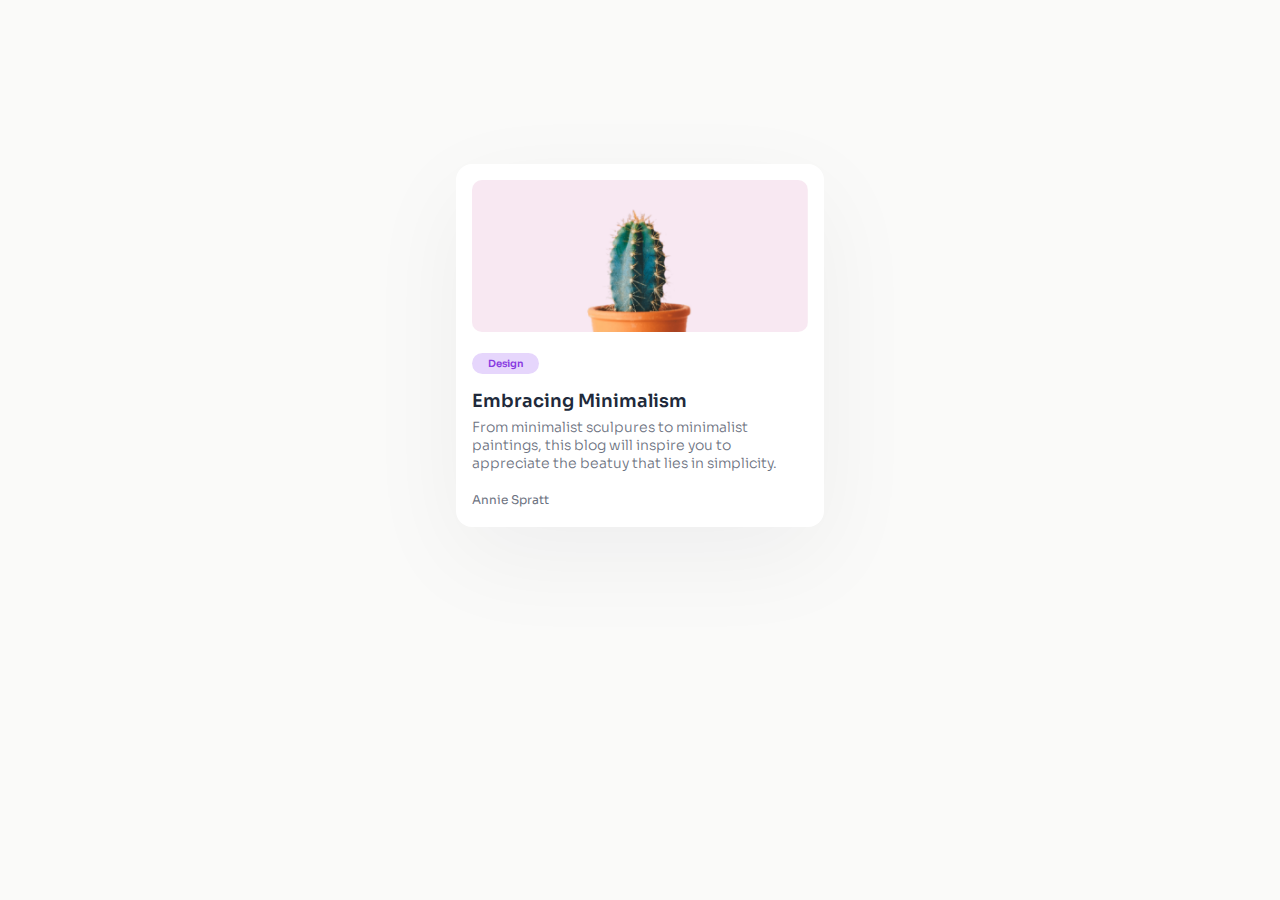
==== minimal-blog-card/index.html @ 349eb266 "minimal blog post challenge" ====
<!DOCTYPE html>
<html lang="en">

<head>
    <meta charset="utf-8">
    <meta name="viewport" content="width=device-width, initial-scale=1.0">
    <link rel="stylesheet" href="./styles.css">
    <meta name="description" content="Minimal Blog Post by Pothuraju Sri Ram Kumar. A Challenge from devChallenges.io">
    <title>Minimal Blog Post by Pothuraju Sri Ram Kumar</title>
    <link rel="stylesheet" href="https://fonts.googleapis.com/css?family=Sora">
</head>

<body>
    <article class="card">
        <figure class="image-wrapper">
            <img src="./cactus_img.jpg" alt="cactus" />
        </figure>
        <ul class="tags">
            <li class="tag">Design</li>
        </ul>
        <h3 class="title">Embracing Minimalism</h3>
        <p class="description">From minimalist sculpures to minimalist paintings, this blog will inspire
            you to appreciate the
            beatuy
            that lies in simplicity.</p>
        <footer>
            <p class="author">Annie Spratt</p>
        </footer>
    </article>
</body>

</html>
---- minimal-blog-card/styles.css ----
body {
    background-color: #FAFAF9;
    font-family: Sora;
}

.card :is(p, h1, h2, h3, h4, h5, h6, ul, li, figure) {
    margin: 0;
    padding: 0;
}

.card {
    width: 336px;
    height: auto;
    background-color: #FFFFFF;
    border-radius: 16px;
    padding-top: 16px;
    padding-left: 16px;
    padding-right: 16px;
    padding-bottom: 20px;
    margin-top: 164px;
    margin-left: auto;
    margin-right: auto;
    box-shadow: 0px 30px 100px 0px rgba(17, 23, 41, 0.05);
}

.card .image-wrapper {
    margin: 0;
}

img {
    width: 100%;
    max-width: 336px;
    height: auto;
    object-fit: cover;
    border-radius: 10px;
}

.card .tags {
    list-style: none;
    display: flex;
    padding: 0px;
    margin: 16px 0;
}

.card .tag {
    border-radius: 999px;
    padding: 4px 16px;
    font-size: calc(10 / 16 * 1rem);
    font-weight: 600;
    color: #883AE1;
    background-color: #E6D6FC;
    white-space: nowrap;
}

.card .author {
    color: #6C727F;
    font-size: 12px;
    font-weight: 400;
}

.card .title {
    color: #20293A;
    font-size: 18px;
    font-weight: 600;
    text-wrap: balance;
    margin-bottom: 6px;
}

.card .description {
    font-size: 14px;
    font-weight: 300;
    color: hsl(221, 8%, 46%);
    text-wrap: balance;
}

.card footer {
    margin-top: 20px;
}
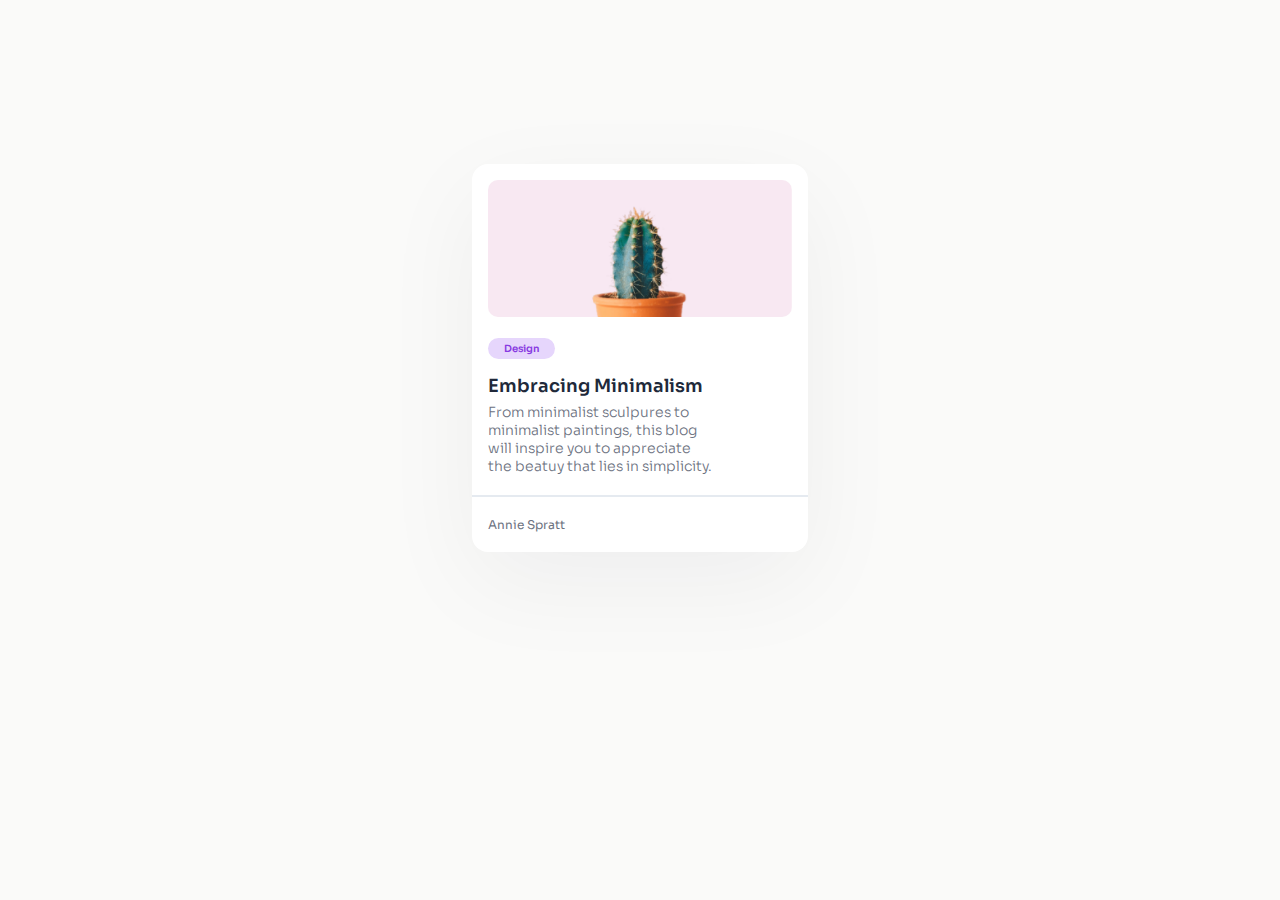
==== commit 13a25619: "border added" ====
--- a/minimal-blog-card/index.html
+++ b/minimal-blog-card/index.html
@@ -12,17 +12,20 @@
 
 <body>
     <article class="card">
-        <figure class="image-wrapper">
-            <img src="./cactus_img.jpg" alt="cactus" />
-        </figure>
-        <ul class="tags">
-            <li class="tag">Design</li>
-        </ul>
-        <h3 class="title">Embracing Minimalism</h3>
-        <p class="description">From minimalist sculpures to minimalist paintings, this blog will inspire
-            you to appreciate the
-            beatuy
-            that lies in simplicity.</p>
+        <div class="container">
+            <figure class="image-wrapper">
+                <img src="./cactus_img.jpg" alt="cactus" />
+            </figure>
+            <ul class="tags">
+                <li class="tag">Design</li>
+            </ul>
+            <h3 class="title">Embracing Minimalism</h3>
+            <p class="description">From minimalist sculpures to minimalist paintings, this blog will inspire
+                you to appreciate the
+                beatuy
+                that lies in simplicity.
+            </p>
+        </div>
         <footer>
             <p class="author">Annie Spratt</p>
         </footer>
--- a/minimal-blog-card/styles.css
+++ b/minimal-blog-card/styles.css
@@ -13,10 +13,6 @@
     height: auto;
     background-color: #FFFFFF;
     border-radius: 16px;
-    padding-top: 16px;
-    padding-left: 16px;
-    padding-right: 16px;
-    padding-bottom: 20px;
     margin-top: 164px;
     margin-left: auto;
     margin-right: auto;
@@ -52,6 +48,14 @@
     white-space: nowrap;
 }
 
+.card .container {
+    padding-top: 16px;
+    padding-left: 16px;
+    padding-right: 16px;
+    padding-bottom: 20px;
+    border-bottom: 2px solid #E5EAF0;
+}
+
 .card .author {
     color: #6C727F;
     font-size: 12px;
@@ -75,4 +79,8 @@
 
 .card footer {
     margin-top: 20px;
+    width: 100%;
+    padding-left: 16px;
+    padding-right: 16px;
+    padding-bottom: 20px;
 }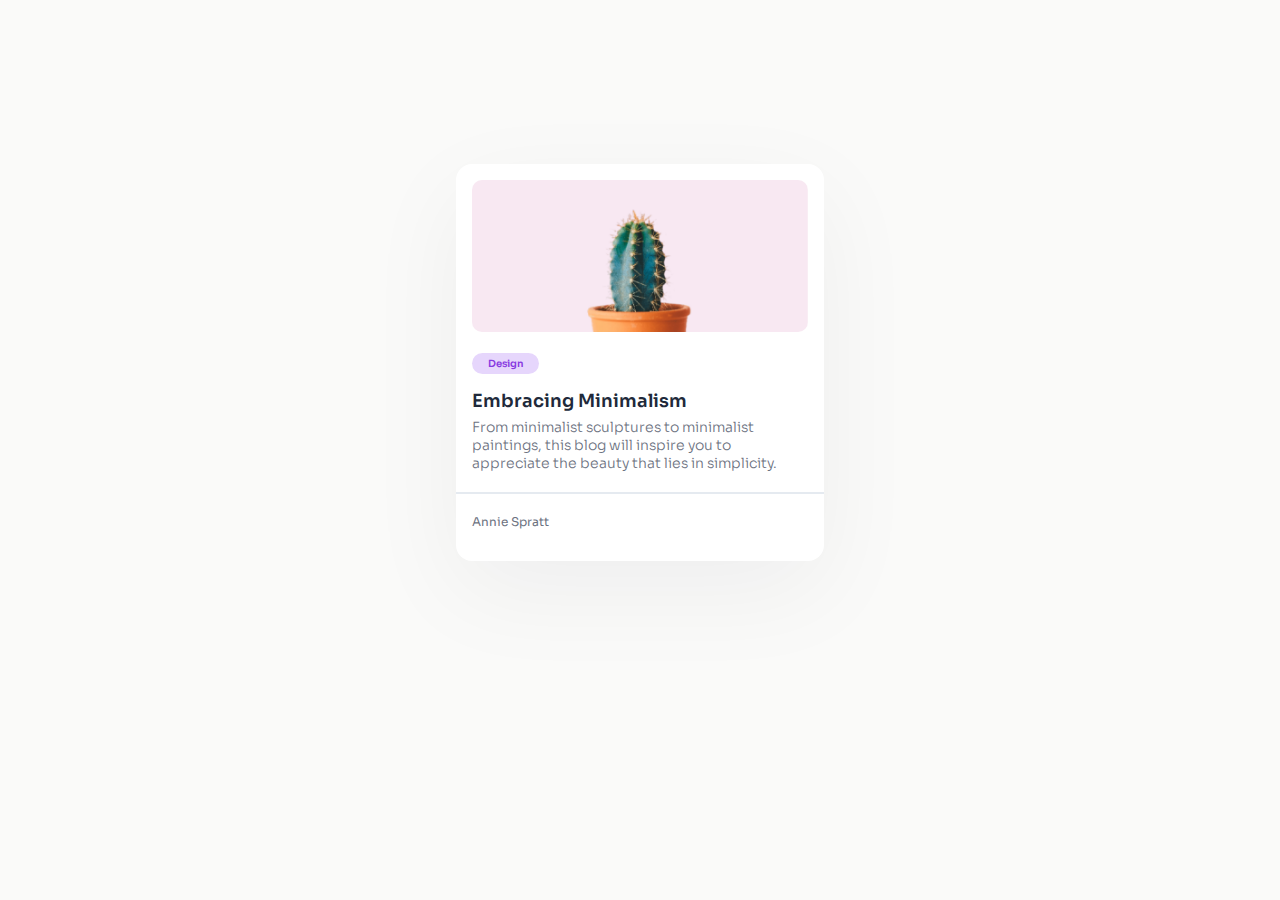
==== commit d00c6b1f: "fixed alignment issues" ====
--- a/minimal-blog-card/index.html
+++ b/minimal-blog-card/index.html
@@ -20,11 +20,7 @@
                 <li class="tag">Design</li>
             </ul>
             <h3 class="title">Embracing Minimalism</h3>
-            <p class="description">From minimalist sculpures to minimalist paintings, this blog will inspire
-                you to appreciate the
-                beatuy
-                that lies in simplicity.
-            </p>
+            <p class="description">From minimalist sculptures to minimalist paintings, this blog will inspire you to appreciate the beauty that lies in simplicity.</p>
         </div>
         <footer>
             <p class="author">Annie Spratt</p>
--- a/minimal-blog-card/styles.css
+++ b/minimal-blog-card/styles.css
@@ -3,13 +3,13 @@
     font-family: Sora;
 }
 
-.card :is(p, h1, h2, h3, h4, h5, h6, ul, li, figure) {
+.container :is(p, h1, h2, h3, h4, h5, h6, ul, li, figure) {
     margin: 0;
     padding: 0;
 }
 
 .card {
-    width: 336px;
+    width: 368px;
     height: auto;
     background-color: #FFFFFF;
     border-radius: 16px;
@@ -19,7 +19,7 @@
     box-shadow: 0px 30px 100px 0px rgba(17, 23, 41, 0.05);
 }
 
-.card .image-wrapper {
+.container .image-wrapper {
     margin: 0;
 }
 
@@ -31,14 +31,14 @@
     border-radius: 10px;
 }
 
-.card .tags {
+.container .tags {
     list-style: none;
     display: flex;
     padding: 0px;
     margin: 16px 0;
 }
 
-.card .tag {
+.container .tag {
     border-radius: 999px;
     padding: 4px 16px;
     font-size: calc(10 / 16 * 1rem);
@@ -48,7 +48,9 @@
     white-space: nowrap;
 }
 
-.card .container {
+.container {
+    width: 100%;
+    max-width: 336px;
     padding-top: 16px;
     padding-left: 16px;
     padding-right: 16px;
@@ -62,25 +64,22 @@
     font-weight: 400;
 }
 
-.card .title {
+.container .title {
     color: #20293A;
     font-size: 18px;
     font-weight: 600;
-    text-wrap: balance;
     margin-bottom: 6px;
 }
 
-.card .description {
+.container .description {
     font-size: 14px;
     font-weight: 300;
     color: hsl(221, 8%, 46%);
-    text-wrap: balance;
 }
 
 .card footer {
     margin-top: 20px;
     width: 100%;
     padding-left: 16px;
-    padding-right: 16px;
     padding-bottom: 20px;
 }